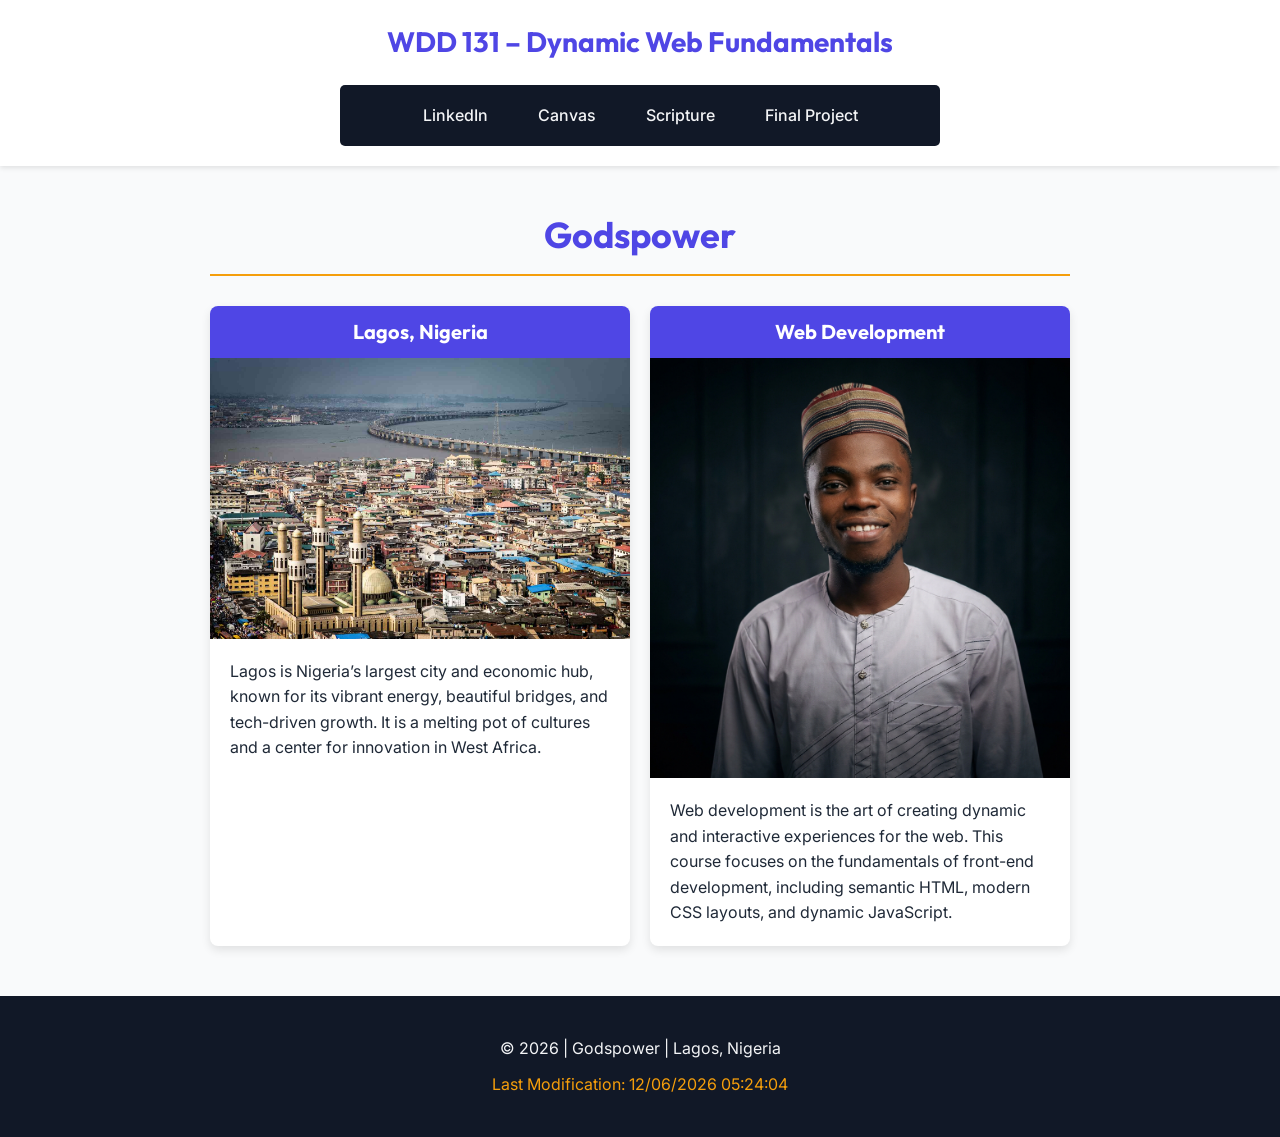
==== index.html @ 064567e8 "initialize course project with landing page, responsive styles, and dynamic date script" ====
<!DOCTYPE html>
<html lang="en">
<head>
    <meta charset="UTF-8">
    <meta name="viewport" content="width=device-width, initial-scale=1.0">
    <title>WDD 131 – Dynamic Web Fundamentals – Godspower</title>
    <meta name="description" content="WDD 131 – Dynamic Web Fundamentals course landing page for Godspower. This site showcases fundamental web development skills.">
    <meta name="author" content="Godspower">
    <link rel="stylesheet" href="styles/base.css">
    <script src="scripts/getdates.js" defer></script>
</head>
<body>
    <header>
        <span id="course-title">WDD 131 – Dynamic Web Fundamentals</span>
        <nav>
            <a href="https://www.linkedin.com/in/godspowergp" target="_blank">LinkedIn</a>
            <a href="https://byupw.instructure.com/" target="_blank">Canvas</a>
            <a href="https://www.churchofjesuschrist.org/study/scriptures/bofm/1-ne/3?lang=eng&id=p7#p7" target="_blank">Scripture</a>
            <a href="#">Final Project</a>
        </nav>
    </header>

    <main>
        <h1>Godspower</h1>
        
        <div class="card-container">
            <section class="card">
                <h2>Lagos, Nigeria</h2>
                <img src="images/lagos.jpg" alt="Lagos Skyline">
                <p>Lagos is Nigeria’s largest city and economic hub, known for its vibrant energy, beautiful bridges, and tech-driven growth. It is a melting pot of cultures and a center for innovation in West Africa.</p>
            </section>

            <section class="card">
                <h2>Web Development</h2>
                <img src="images/profile.png" alt="Web Development Illustration">
                <p>Web development is the art of creating dynamic and interactive experiences for the web. This course focuses on the fundamentals of front-end development, including semantic HTML, modern CSS layouts, and dynamic JavaScript.</p>
            </section>
        </div>
    </main>

    <footer>
        <p>&copy; <span id="currentyear"></span> | Godspower | Lagos, Nigeria</p>
        <p id="lastModified"></p>
    </footer>
</body>
</html>
---- styles/base.css ----
@import url('https://fonts.googleapis.com/css2?family=Inter:wght@400;600&family=Outfit:wght@400;700&display=swap');

* {
    margin: 0;
    padding: 0;
    box-sizing: border-box;
}

body {
    font-family: 'Inter', sans-serif;
    background-color: #f9fafb;
    color: #1f2937;
    line-height: 1.6;
}

header {
    background-color: #ffffff;
    padding: 20px;
    box-shadow: 0 2px 5px rgba(0,0,0,0.1);
    text-align: center;
}

#course-title {
    display: block;
    font-family: 'Outfit', sans-serif;
    font-size: 28px;
    font-weight: 700;
    color: #4f46e5;
    margin-bottom: 20px;
}

nav {
    display: flex;
    justify-content: center;
    gap: 20px;
    background-color: #111827;
    padding: 10px;
    border-radius: 5px;
    max-width: 600px;
    margin: 0 auto;
}

nav a {
    text-decoration: none;
    color: #f3f4f6;
    font-weight: 500;
    padding: 8px 15px;
    border-radius: 4px;
    transition: background-color 0.3s;
}

nav a:hover {
    background-color: #f59e0b;
    color: #111827;
}

main {
    max-width: 900px;
    margin: 40px auto;
    padding: 0 20px;
}

h1 {
    font-family: 'Outfit', sans-serif;
    text-align: center;
    margin-bottom: 30px;
    font-size: 36px;
    color: #4f46e5;
    border-bottom: 2px solid #f59e0b;
    display: inline-block;
    width: 100%;
    padding-bottom: 10px;
}

.card-container {
    display: grid;
    grid-template-columns: 1fr 1fr;
    gap: 20px;
}

.card {
    background-color: #ffffff;
    border-radius: 8px;
    overflow: hidden;
    box-shadow: 0 4px 10px rgba(0,0,0,0.1);
}

.card h2 {
    background-color: #4f46e5;
    color: #ffffff;
    padding: 10px;
    font-size: 20px;
    font-family: 'Outfit', sans-serif;
    text-align: center;
}

.card img {
    width: 100%;
    height: auto;
    display: block;
}

.card p {
    padding: 20px;
    font-size: 16px;
}

footer {
    background-color: #111827;
    color: #f3f4f6;
    text-align: center;
    padding: 30px 10px;
    margin-top: 50px;
}

footer p {
    margin: 10px 0;
}

#lastModified {
    color: #f59e0b;
}

@media (max-width: 600px) {
    nav {
        flex-direction: column;
        align-items: center;
    }
    
    .card-container {
        grid-template-columns: 1fr;
    }
}
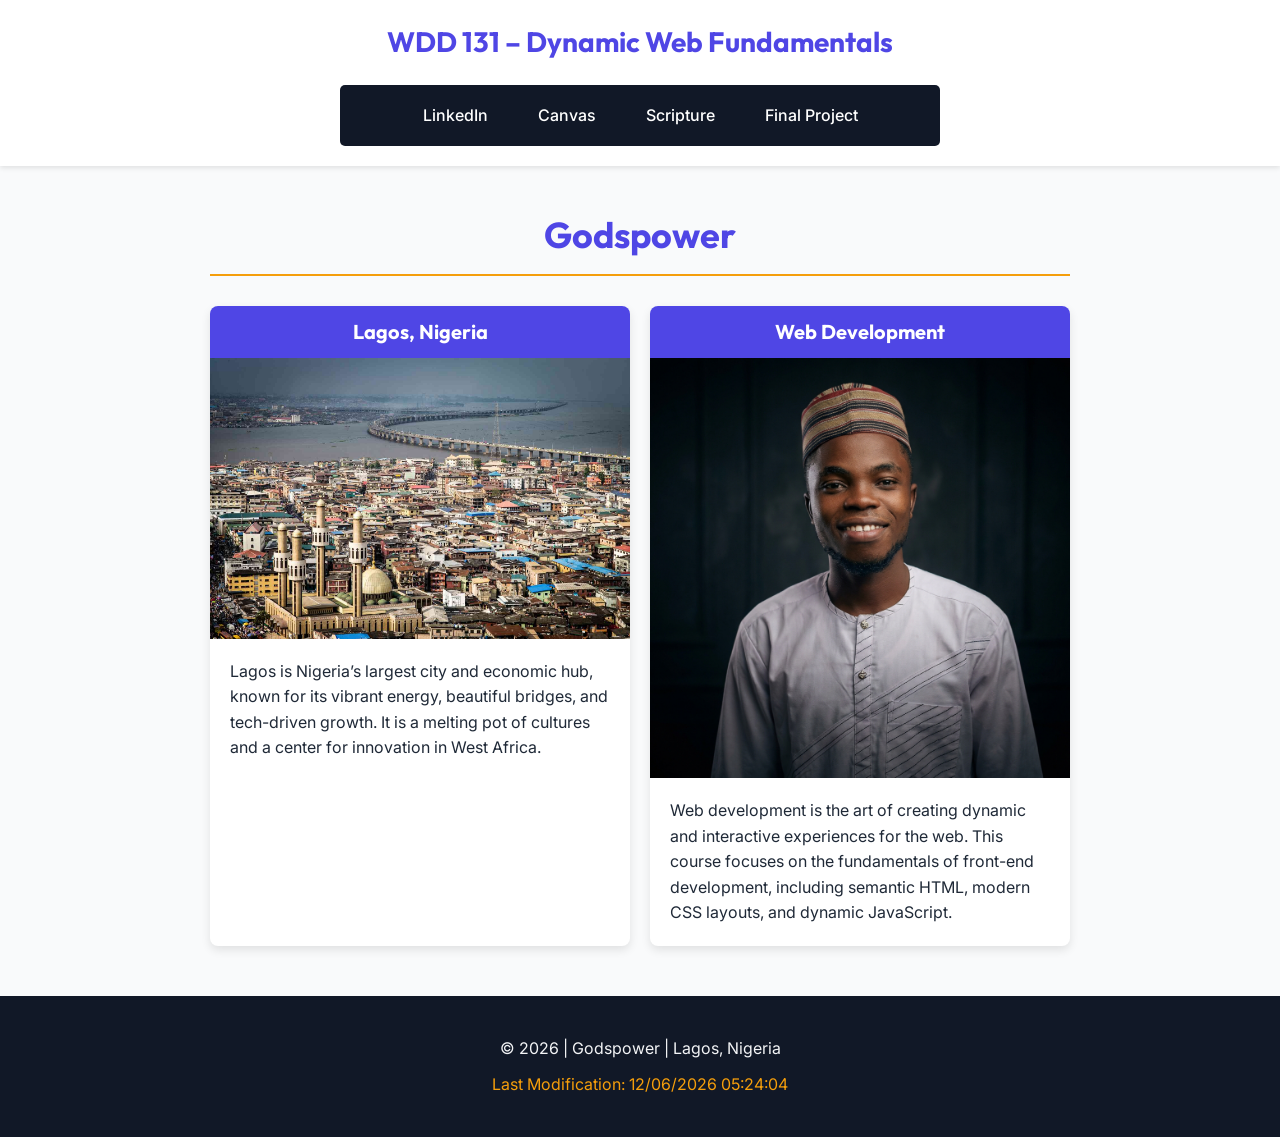
==== commit 37c63e4e: "mport Google fonts and implement base styling for the landing page" ====
--- a/index.html
+++ b/index.html
@@ -6,6 +6,9 @@
     <title>WDD 131 – Dynamic Web Fundamentals – Godspower</title>
     <meta name="description" content="WDD 131 – Dynamic Web Fundamentals course landing page for Godspower. This site showcases fundamental web development skills.">
     <meta name="author" content="Godspower">
+    <link rel="preconnect" href="https://fonts.googleapis.com">
+    <link rel="preconnect" href="https://fonts.gstatic.com" crossorigin>
+    <link href="https://fonts.googleapis.com/css2?family=Inter:wght@400;600&family=Outfit:wght@400;700&display=swap" rel="stylesheet">
     <link rel="stylesheet" href="styles/base.css">
     <script src="scripts/getdates.js" defer></script>
 </head>
--- a/styles/base.css
+++ b/styles/base.css
@@ -1,4 +1,3 @@
-@import url('https://fonts.googleapis.com/css2?family=Inter:wght@400;600&family=Outfit:wght@400;700&display=swap');
 
 * {
     margin: 0;
@@ -42,7 +41,7 @@
 
 nav a {
     text-decoration: none;
-    color: #f3f4f6;
+    color: #ffffff;
     font-weight: 500;
     padding: 8px 15px;
     border-radius: 4px;
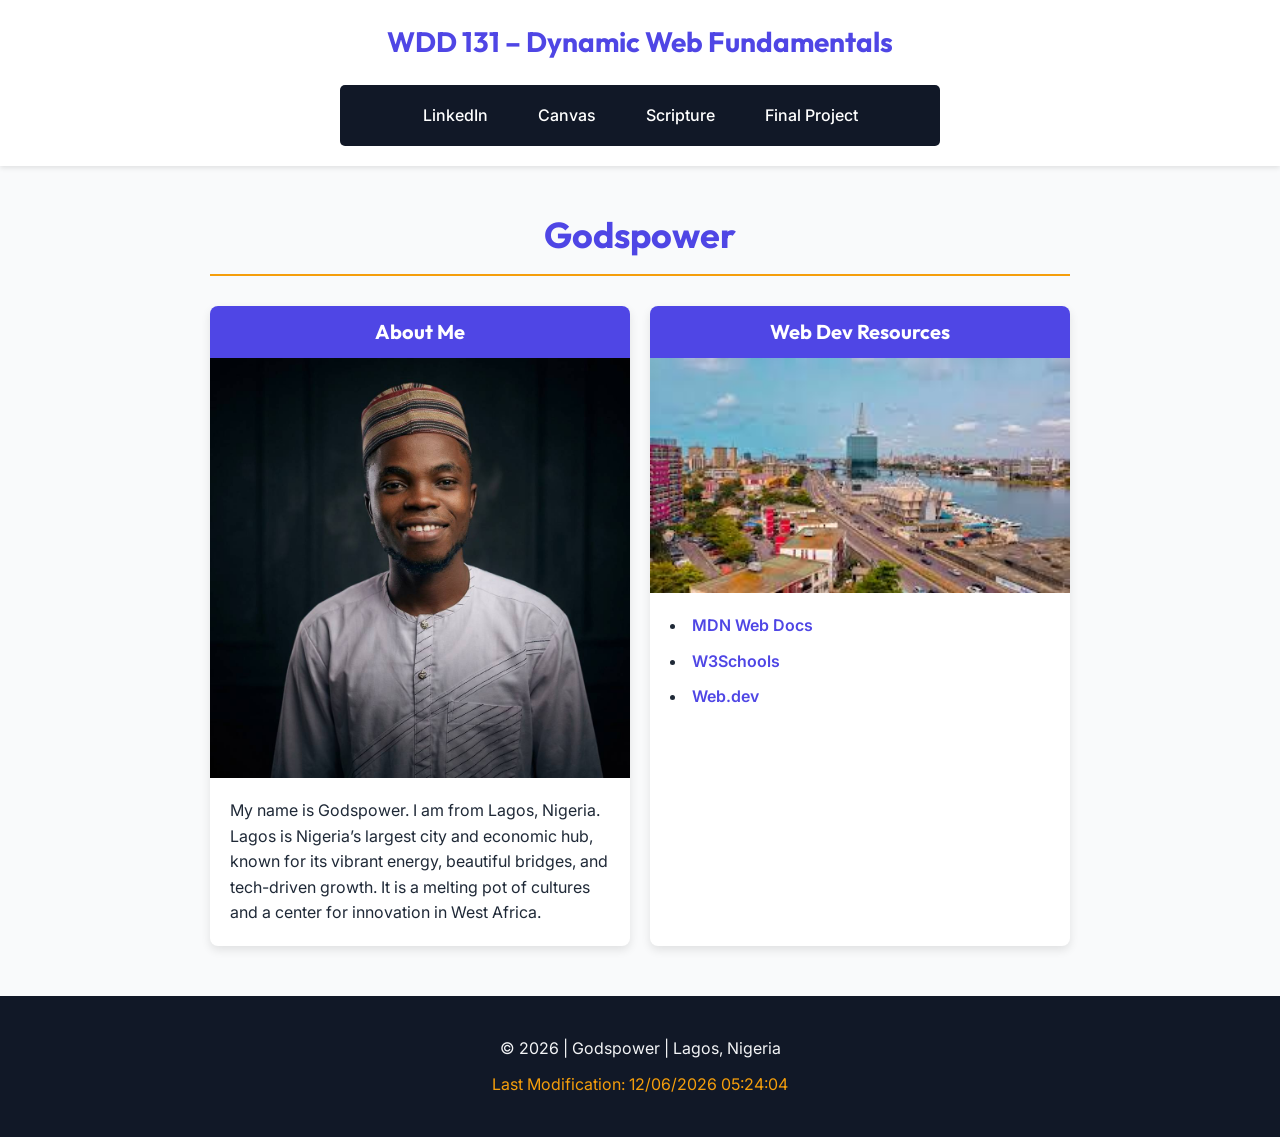
==== commit bc37a214: "changes" ====
--- a/index.html
+++ b/index.html
@@ -28,15 +28,19 @@
         
         <div class="card-container">
             <section class="card">
-                <h2>Lagos, Nigeria</h2>
-                <img src="images/lagos.jpg" alt="Lagos Skyline">
-                <p>Lagos is Nigeria’s largest city and economic hub, known for its vibrant energy, beautiful bridges, and tech-driven growth. It is a melting pot of cultures and a center for innovation in West Africa.</p>
+                <h2>About Me</h2>
+                <img src="images/profile.png" alt="Godspower Profile Picture">
+                <p>My name is Godspower. I am from Lagos, Nigeria. Lagos is Nigeria’s largest city and economic hub, known for its vibrant energy, beautiful bridges, and tech-driven growth. It is a melting pot of cultures and a center for innovation in West Africa.</p>
             </section>
 
             <section class="card">
-                <h2>Web Development</h2>
-                <img src="images/profile.png" alt="Web Development Illustration">
-                <p>Web development is the art of creating dynamic and interactive experiences for the web. This course focuses on the fundamentals of front-end development, including semantic HTML, modern CSS layouts, and dynamic JavaScript.</p>
+                <h2>Web Dev Resources</h2>
+                <img src="images/lagos.jpg" alt="Web Development Resources">
+                <ul>
+                    <li><a href="https://developer.mozilla.org/" target="_blank">MDN Web Docs</a></li>
+                    <li><a href="https://www.w3schools.com/" target="_blank">W3Schools</a></li>
+                    <li><a href="https://web.dev/" target="_blank">Web.dev</a></li>
+                </ul>
             </section>
         </div>
     </main>
--- a/styles/base.css
+++ b/styles/base.css
@@ -33,6 +33,7 @@
     justify-content: center;
     gap: 20px;
     background-color: #111827;
+    color: #ffffff;
     padding: 10px;
     border-radius: 5px;
     max-width: 600px;
@@ -99,9 +100,27 @@
     display: block;
 }
 
-.card p {
+.card p, .card ul {
     padding: 20px;
     font-size: 16px;
+}
+
+.card ul {
+    list-style-position: inside;
+}
+
+.card li {
+    margin-bottom: 10px;
+}
+
+.card a {
+    color: #4f46e5;
+    text-decoration: none;
+    font-weight: 600;
+}
+
+.card a:hover {
+    text-decoration: underline;
 }
 
 footer {
